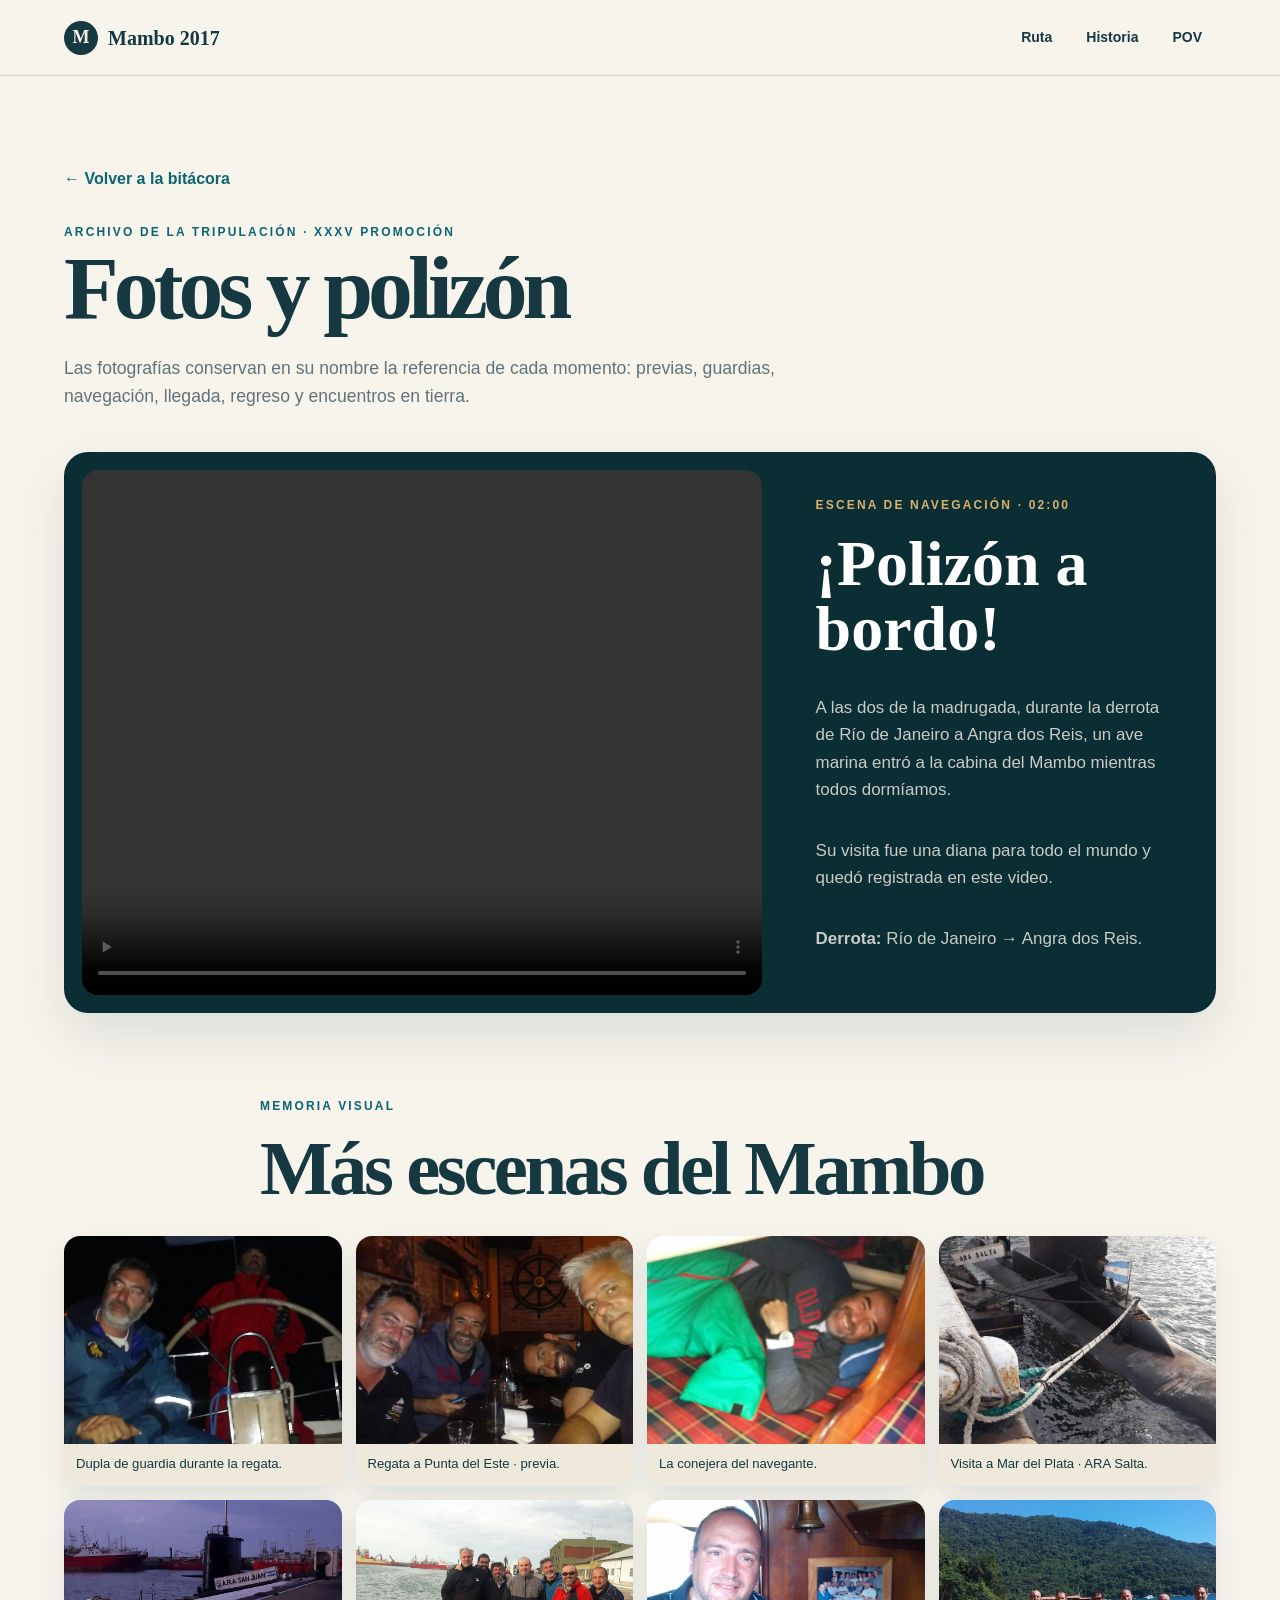
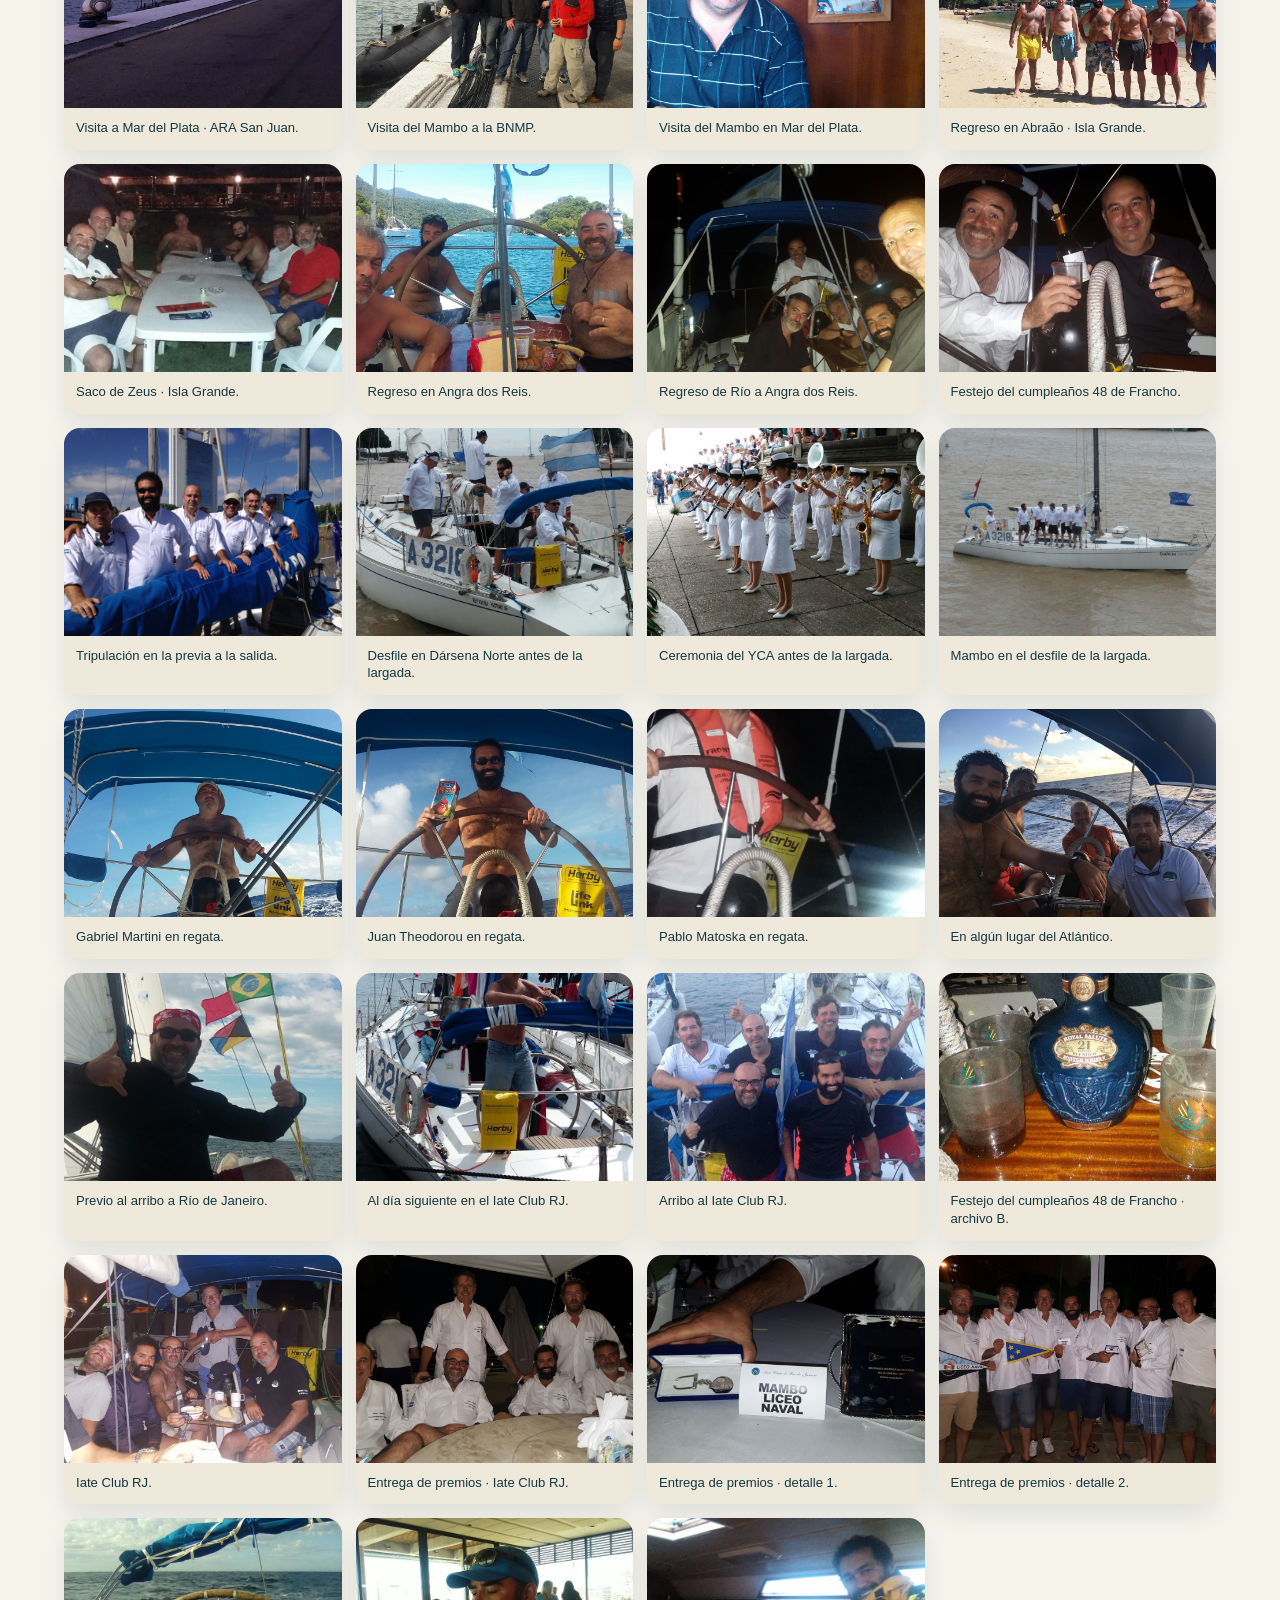
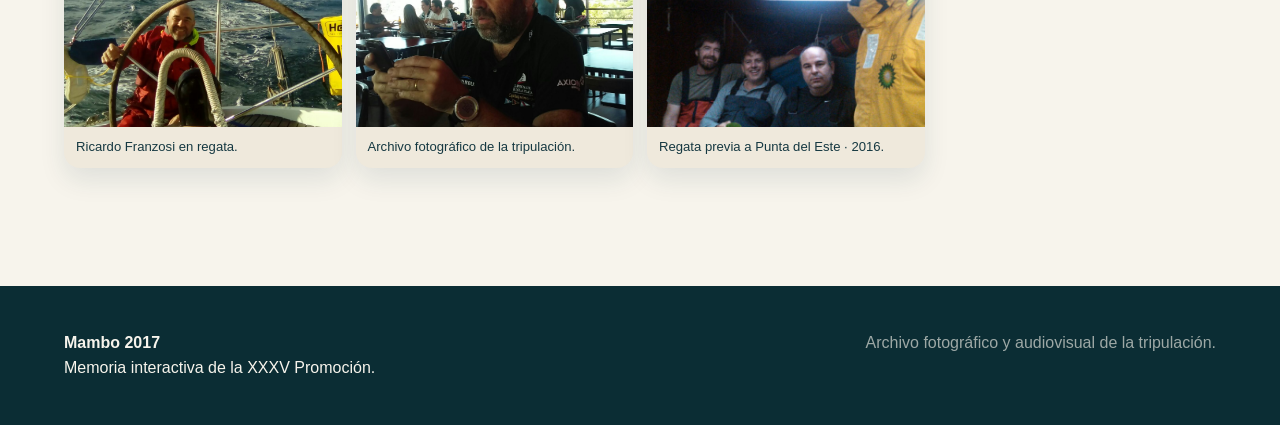
==== fotos.html @ f03a0202 "Crea archivo visual del Mambo Añade el video ¡Polizón a bordo! y la galería completa con las nuevas " ====
<!doctype html>
<html lang="es">
<head>
  <meta charset="utf-8">
  <meta name="viewport" content="width=device-width, initial-scale=1">
  <meta name="description" content="Archivo fotográfico y video de la tripulación del Mambo Liceo Naval en la Regata Buenos Aires–Río 2017.">
  <title>Fotos y polizón · Mambo 2017</title>
  <link rel="stylesheet" href="styles.css">
  <style>
    .media-page{max-width:1320px;margin:0 auto;padding:clamp(48px,7vw,92px) clamp(22px,5vw,76px)}
    .back{display:inline-block;margin-bottom:32px;color:var(--sea);font-weight:700;text-decoration:none}
    .media-page h1{max-width:850px;margin:0 0 20px;font-size:clamp(52px,7vw,104px)}
    .media-page .intro{max-width:780px;color:var(--muted);font-size:1.1rem}
    .featured{display:grid;grid-template-columns:minmax(0,1.25fr) minmax(280px,.75fr);gap:28px;align-items:stretch;margin:42px 0 84px;padding:18px;border-radius:24px;background:#0b2d34;color:#f7f4ec;box-shadow:var(--shadow)}
    .featured video{display:block;width:100%;height:100%;min-height:360px;object-fit:cover;border-radius:16px;background:#061c21}
    .featured-copy{display:flex;flex-direction:column;justify-content:center;padding:clamp(10px,2vw,28px)}
    .featured-copy .eyebrow{color:#d9b26d}.featured-copy h2{margin:16px 0;font-size:clamp(38px,5vw,68px);color:#fff}.featured-copy p{color:rgba(247,244,236,.8);font-size:1.06rem;line-height:1.6}
    .archive-gallery{display:grid;grid-template-columns:repeat(4,minmax(0,1fr));gap:14px}
    .archive-gallery figure{margin:0;overflow:hidden;border-radius:16px;background:var(--paper-2);box-shadow:0 12px 26px rgba(21,56,65,.1)}
    .archive-gallery img{display:block;width:100%;aspect-ratio:4/3;object-fit:cover}.archive-gallery figcaption{padding:11px 12px 13px;color:var(--ink);font-size:.82rem;line-height:1.35}
    .section-heading{margin-bottom:28px}
    @media(max-width:980px){.featured{grid-template-columns:1fr}.archive-gallery{grid-template-columns:repeat(2,minmax(0,1fr))}}
    @media(max-width:620px){.archive-gallery{grid-template-columns:1fr}.featured video{min-height:240px}}
  </style>
</head>
<body>
  <a class="skip-link" href="#contenido">Saltar al contenido</a>
  <header class="site-header">
    <a class="brand" href="index.html" aria-label="Volver a Mambo 2017"><span class="brand-mark">M</span><span>Mambo 2017</span></a>
    <nav aria-label="Navegación principal"><a href="index.html#ruta">Ruta</a><a href="index.html#historia">Historia</a><a href="index.html#pov">POV</a></nav>
  </header>
  <main id="contenido" class="media-page">
    <a class="back" href="index.html">← Volver a la bitácora</a>
    <span class="eyebrow">ARCHIVO DE LA TRIPULACIÓN · XXXV PROMOCIÓN</span>
    <h1>Fotos y polizón</h1>
    <p class="intro">Las fotografías conservan en su nombre la referencia de cada momento: previas, guardias, navegación, llegada, regreso y encuentros en tierra.</p>
    <section aria-labelledby="polizon-title">
      <article class="featured">
        <video controls preload="metadata" playsinline aria-label="Ave marina que entra a la cabina del Mambo durante la navegación"><source src="Pajarraco en el Mambo.mp4" type="video/mp4">Tu navegador no puede reproducir este video.</video>
        <div class="featured-copy"><span class="eyebrow">ESCENA DE NAVEGACIÓN · 02:00</span><h2 id="polizon-title">¡Polizón a bordo!</h2><p>A las dos de la madrugada, durante la derrota de Río de Janeiro a Angra dos Reis, un ave marina entró a la cabina del Mambo mientras todos dormíamos.</p><p>Su visita fue una diana para todo el mundo y quedó registrada en este video.</p><p><strong>Derrota:</strong> Río de Janeiro → Angra dos Reis.</p></div>
      </article>
    </section>
    <section aria-labelledby="galeria-title">
      <div class="section-heading"><span class="eyebrow">MEMORIA VISUAL</span><h2 id="galeria-title">Más escenas del Mambo</h2></div>
      <div class="archive-gallery">
        <figure><img src="dupla de guardia de Regata.jpg" alt="Dupla de guardia durante la regata." loading="lazy"><figcaption>Dupla de guardia durante la regata.</figcaption></figure>
        <figure><img src="regata a Punta del este en una previa.jpg" alt="Regata a Punta del Este, previa." loading="lazy"><figcaption>Regata a Punta del Este · previa.</figcaption></figure>
        <figure><img src="la conejera del Navagante.JPG" alt="La conejera del navegante." loading="lazy"><figcaption>La conejera del navegante.</figcaption></figure>
        <figure><img src="visita del Mambo a MDQ ARA SALTA.jpg" alt="Visita del Mambo a Mar del Plata, ARA Salta." loading="lazy"><figcaption>Visita a Mar del Plata · ARA Salta.</figcaption></figure>
        <figure><img src="visita del Mambo a MDQ ARA SAN JUAN.jpg" alt="Visita del Mambo a Mar del Plata, ARA San Juan." loading="lazy"><figcaption>Visita a Mar del Plata · ARA San Juan.</figcaption></figure>
        <figure><img src="Visita del Mambo a BNMP.jpg" alt="Visita del Mambo a la BNMP." loading="lazy"><figcaption>Visita del Mambo a la BNMP.</figcaption></figure>
        <figure><img src="Visita del Mambo MDQ.jpg" alt="Visita del Mambo en Mar del Plata." loading="lazy"><figcaption>Visita del Mambo en Mar del Plata.</figcaption></figure>
        <figure><img src="Regraso en Abrao - Isla Grande.jpg" alt="Regreso en Abraão, Isla Grande." loading="lazy"><figcaption>Regreso en Abraão · Isla Grande.</figcaption></figure>
        <figure><img src="Saco de Zeus Isla Grande.jpg" alt="Saco de Zeus, Isla Grande." loading="lazy"><figcaption>Saco de Zeus · Isla Grande.</figcaption></figure>
        <figure><img src="Regreso Angra.jpg" alt="Regreso en Angra dos Reis." loading="lazy"><figcaption>Regreso en Angra dos Reis.</figcaption></figure>
        <figure><img src="regreso RJ - Angra.jpg" alt="Regreso de Río de Janeiro a Angra dos Reis." loading="lazy"><figcaption>Regreso de Río a Angra dos Reis.</figcaption></figure>
        <figure><img src="Festejo cumpleaños 48 Francho.jpg" alt="Festejo del cumpleaños 48 de Francho." loading="lazy"><figcaption>Festejo del cumpleaños 48 de Francho.</figcaption></figure>
        <figure><img src="tripulacion regata previa a la salida.jpg" alt="Tripulación en la previa a la salida." loading="lazy"><figcaption>Tripulación en la previa a la salida.</figcaption></figure>
        <figure><img src="desfile Darsena norte previo a la Largada.jpg" alt="Desfile en Dársena Norte antes de la largada." loading="lazy"><figcaption>Desfile en Dársena Norte antes de la largada.</figcaption></figure>
        <figure><img src="ceremonia YCA Largada regata.jpg" alt="Ceremonia del YCA antes de la largada." loading="lazy"><figcaption>Ceremonia del YCA antes de la largada.</figcaption></figure>
        <figure><img src="Mambo en el desfile largada.jpg" alt="Mambo en el desfile de la largada." loading="lazy"><figcaption>Mambo en el desfile de la largada.</figcaption></figure>
        <figure><img src="Gabriel Martini en Regata.jpg" alt="Gabriel Martini en regata." loading="lazy"><figcaption>Gabriel Martini en regata.</figcaption></figure>
        <figure><img src="Juan Theodorou en regata.jpg" alt="Juan Theodorou en regata." loading="lazy"><figcaption>Juan Theodorou en regata.</figcaption></figure>
        <figure><img src="Pablo matosca en regata.jpg" alt="Pablo Matoska en regata." loading="lazy"><figcaption>Pablo Matoska en regata.</figcaption></figure>
        <figure><img src="en algun lugar del atalntico.jpg" alt="En algún lugar del Atlántico." loading="lazy"><figcaption>En algún lugar del Atlántico.</figcaption></figure>
        <figure><img src="previa al arribo a RIO de Janeiro.jpg" alt="Previo al arribo a Río de Janeiro." loading="lazy"><figcaption>Previo al arribo a Río de Janeiro.</figcaption></figure>
        <figure><img src="al dia siguiente en el IATE CLUB RJ.jpg" alt="Al día siguiente en el Iate Club de Río de Janeiro." loading="lazy"><figcaption>Al día siguiente en el Iate Club RJ.</figcaption></figure>
        <figure><img src="Arribo al Iate Club RJ.jpg" alt="Arribo al Iate Club de Río de Janeiro." loading="lazy"><figcaption>Arribo al Iate Club RJ.</figcaption></figure>
        <figure><img src="Festejo cumpleaños 48 Francho B.jpg" alt="Festejo del cumpleaños 48 de Francho, archivo B." loading="lazy"><figcaption>Festejo del cumpleaños 48 de Francho · archivo B.</figcaption></figure>
        <figure><img src="Iate club RJ.jpg" alt="Iate Club de Río de Janeiro." loading="lazy"><figcaption>Iate Club RJ.</figcaption></figure>
        <figure><img src="Ceremonia entrega de premios Iate club RJ.jpg" alt="Ceremonia de entrega de premios en el Iate Club de Río." loading="lazy"><figcaption>Entrega de premios · Iate Club RJ.</figcaption></figure>
        <figure><img src="Ceremonia entrega de premios Iate club RJ 1.jpg" alt="Detalle de la ceremonia de entrega de premios, uno." loading="lazy"><figcaption>Entrega de premios · detalle 1.</figcaption></figure>
        <figure><img src="Ceremonia entrega de premios Iate club RJ 2.jpg" alt="Detalle de la ceremonia de entrega de premios, dos." loading="lazy"><figcaption>Entrega de premios · detalle 2.</figcaption></figure>
        <figure><img src="Ricardo Franzosi en regata.jpg" alt="Ricardo Franzosi en regata." loading="lazy"><figcaption>Ricardo Franzosi en regata.</figcaption></figure>
        <figure><img src="IMG-20151203-WA0004.jpg" alt="Archivo fotográfico de la tripulación." loading="lazy"><figcaption>Archivo fotográfico de la tripulación.</figcaption></figure>
        <figure><img src="regata previa a Punta del  2016.JPG" alt="Regata previa a Punta del Este, 2016." loading="lazy"><figcaption>Regata previa a Punta del Este · 2016.</figcaption></figure>
      </div>
    </section>
  </main>
  <footer><div><strong>Mambo 2017</strong><br><span>Memoria interactiva de la XXXV Promoción.</span></div><p>Archivo fotográfico y audiovisual de la tripulación.</p></footer>
</body>
</html>
---- styles.css ----
:root {
  --paper: #f7f4ec;
  --paper-2: #efe9dc;
  --ink: #153841;
  --muted: #617378;
  --sea: #0c6472;
  --sea-light: #bcd8d6;
  --accent: #c6533b;
  --gold: #c49a5a;
  --line: rgba(21, 56, 65, .16);
  --shadow: 0 22px 55px rgba(21, 56, 65, .12);
}

* { box-sizing: border-box; }
html { scroll-behavior: smooth; }

/* Leaflet esencial inline: evita que el mapa dependa de que el CSS CDN cargue. */
.leaflet-map-pane,.leaflet-tile,.leaflet-marker-icon,.leaflet-marker-shadow,.leaflet-tile-container,.leaflet-pane,.leaflet-overlay-pane,.leaflet-shadow-pane,.leaflet-marker-pane,.leaflet-tooltip-pane,.leaflet-popup-pane { position:absolute; left:0; top:0; }
.leaflet-container { overflow:hidden; font-family:Arial,Helvetica,sans-serif; font-size:12px; }
.leaflet-tile-pane { z-index:200; }
.leaflet-overlay-pane { z-index:400; }
.leaflet-shadow-pane { z-index:500; }
.leaflet-marker-pane { z-index:600; }
.leaflet-tooltip-pane { z-index:650; }
.leaflet-popup-pane { z-index:700; }
.leaflet-map-pane svg { z-index:200; }
.leaflet-tile-container { width:0; height:0; }
.leaflet-tile { visibility:inherit; }
.leaflet-marker-icon,.leaflet-marker-shadow { display:block; }
.leaflet-control { position:relative; z-index:800; pointer-events:auto; float:left; clear:both; }
.leaflet-top,.leaflet-bottom { position:absolute; z-index:1000; pointer-events:none; }
.leaflet-top { top:0; }.leaflet-bottom { bottom:0; }.leaflet-left { left:0; }.leaflet-right { right:0; }
.leaflet-top .leaflet-control { margin-top:10px; }.leaflet-bottom .leaflet-control { margin-bottom:10px; }.leaflet-left .leaflet-control { margin-left:10px; }.leaflet-right .leaflet-control { margin-right:10px; }
.leaflet-right .leaflet-control { float:right; }
.leaflet-control-zoom a { display:block; width:30px; height:30px; line-height:30px; text-align:center; text-decoration:none; color:#173d46; background:#fff; }
.leaflet-control-zoom a:first-child { border-radius:5px 5px 0 0; }.leaflet-control-zoom a:last-child { border-radius:0 0 5px 5px; border-top:1px solid #ddd; }
.leaflet-control-zoom { box-shadow:0 1px 5px rgba(0,0,0,.4); border-radius:5px; overflow:hidden; }
.leaflet-control-attribution { padding:0 5px; color:#333; background:rgba(255,255,255,.7); }
.leaflet-control-attribution a { color:inherit; }
body {
  margin: 0;
  background: var(--paper);
  color: var(--ink);
  font-family: Arial, Helvetica, sans-serif;
  line-height: 1.6;
}

a { color: inherit; }
button, input { font: inherit; }
button { color: inherit; }

.skip-link {
  position: fixed;
  top: 10px;
  left: 10px;
  z-index: 2000;
  transform: translateY(-150%);
  padding: 10px 14px;
  background: var(--ink);
  color: #fff;
  border-radius: 6px;
}
.skip-link:focus { transform: translateY(0); }

.site-header {
  min-height: 76px;
  padding: 0 clamp(22px, 5vw, 76px);
  display: flex;
  align-items: center;
  justify-content: space-between;
  gap: 24px;
  border-bottom: 1px solid var(--line);
  background: rgba(247, 244, 236, .95);
  position: sticky;
  top: 0;
  z-index: 1000;
  backdrop-filter: blur(12px);
}
.brand {
  display: inline-flex;
  align-items: center;
  gap: 10px;
  text-decoration: none;
  font-family: Georgia, 'Times New Roman', serif;
  font-size: 20px;
  font-weight: 700;
}
.brand-mark {
  display: grid;
  place-items: center;
  width: 34px;
  height: 34px;
  color: var(--paper);
  background: var(--ink);
  border-radius: 50%;
  font-size: 18px;
}
nav { display: flex; gap: 6px; }
nav a {
  padding: 10px 14px;
  border-radius: 999px;
  text-decoration: none;
  font-weight: 700;
  font-size: 14px;
}
nav a:hover, nav a:focus-visible { background: var(--paper-2); outline: none; }

.hero {
  min-height: calc(100vh - 76px);
  padding: clamp(64px, 9vw, 128px) clamp(22px, 5vw, 76px) 72px;
  display: grid;
  grid-template-columns: minmax(0, 1fr) minmax(280px, 390px);
  gap: clamp(34px, 5vw, 72px);
  align-items: center;
  max-width: 1600px;
  margin: 0 auto;
}
.eyebrow {
  display: block;
  color: var(--sea);
  font-size: 12px;
  font-weight: 800;
  letter-spacing: .18em;
  text-transform: uppercase;
}
h1, h2, h3 { font-family: Georgia, 'Times New Roman', serif; line-height: 1.02; }
h1 {
  margin: 24px 0 22px;
  font-size: clamp(64px, 8.2vw, 132px);
  letter-spacing: -.055em;
  font-weight: 700;
}
.hero-title-row { display: flex; align-items: flex-start; gap: 18px; }
.hero-title-row h1 { margin-bottom: 22px; }
.hero-regata-icon {
  width: clamp(72px, 9vw, 128px);
  height: clamp(72px, 9vw, 128px);
  margin-top: 24px;
  flex: 0 0 auto;
  object-fit: contain;
  border-radius: 50%;
  background: #fff;
  border: 1px solid rgba(21, 56, 65, .16);
  box-shadow: 0 10px 24px rgba(21, 56, 65, .16);
}
.lead { max-width: 680px; color: var(--muted); font-size: clamp(18px, 1.7vw, 25px); }
.hero-actions { display: flex; gap: 12px; margin: 34px 0 42px; flex-wrap: wrap; }
.button {
  display: inline-flex;
  justify-content: center;
  align-items: center;
  min-height: 46px;
  padding: 0 20px;
  border: 1px solid var(--line);
  border-radius: 999px;
  text-decoration: none;
  font-weight: 800;
  cursor: pointer;
  background: transparent;
}
.button.primary { background: var(--accent); border-color: var(--accent); color: #fff; }
.button.ghost { background: transparent; border-color: rgba(21, 56, 65, .34); }
.button.dark { background: var(--ink); color: #fff; border-color: var(--ink); }
.button:hover, .button:focus-visible { transform: translateY(-1px); box-shadow: 0 8px 20px rgba(21, 56, 65, .12); outline: none; }
.button:disabled { opacity: .4; cursor: not-allowed; transform: none; box-shadow: none; }

.hero-facts {
  display: grid;
  grid-template-columns: repeat(3, 1fr);
  gap: 18px;
  margin: 0;
  padding-top: 28px;
  border-top: 1px solid var(--line);
}
.hero-facts div { min-width: 0; }
.hero-facts dt { font-family: Georgia, serif; font-weight: 700; font-size: 22px; }
.hero-facts dd { margin: 4px 0 0; color: var(--muted); font-size: 13px; }
.hero-visual { position: relative; }
.hero-visual svg { display: block; width: 100%; max-height: 680px; filter: var(--shadow); }
.hero-photo { width: min(100%, 380px); min-height: 0; margin-top: 8px; overflow: visible; border-radius: 22px; background: transparent; }
.hero-photo > img { width: 100%; height: 100%; min-height: 250px; display: block; object-fit: cover; object-position: left center; transform: scale(1.35); transform-origin: left center; }
.hero-photo > img:first-of-type { display: none; }
.hero-photo > img.hero-crew-image { display: block; min-height: 380px; object-fit: cover; object-position: center center; transform: scale(1.01); transform-origin: center center; border-radius: 22px; box-shadow: var(--shadow); }
.photo-stamp { position: static; display: flex; flex-direction: column; gap: 4px; padding: 14px 4px 0; color: var(--ink); background: transparent; }
.photo-stamp span { color: var(--accent); font-size: 11px; font-weight: 900; letter-spacing: .16em; }
.photo-stamp strong { font-family: Georgia, 'Times New Roman', serif; font-size: 28px; line-height: 1; }
.photo-stamp small { color: var(--muted); font-size: 13px; }
.visual-caption {
  position: absolute;
  left: 28px;
  bottom: 24px;
  padding: 8px 12px;
  color: #fff;
  background: rgba(21, 56, 65, .84);
  border-radius: 4px;
  font-weight: 700;
  font-size: 13px;
}

.map-section, .track-video-section, .story-section, .pov-section, .archive-section, .continuation-section {
  padding: clamp(84px, 10vw, 150px) clamp(22px, 5vw, 76px);
}
.map-section { background: #e9efeb; }
.track-video-section { background: var(--paper); }
.track-video-card { max-width: 1120px; margin: 0 auto; display: grid; grid-template-columns: 1.45fr .75fr; }
.track-video-card .video-frame { min-width: 0; }
.track-video-card .archive-copy { display: flex; flex-direction: column; justify-content: center; }
.section-heading { max-width: 760px; margin: 0 auto 48px; }
.section-heading.wide {
  max-width: 1450px;
  display: grid;
  grid-template-columns: 1fr 1fr;
  gap: 70px;
  align-items: end;
}
.section-heading h2 { margin: 14px 0 12px; font-size: clamp(44px, 6vw, 86px); letter-spacing: -.045em; }
.section-heading p { color: var(--muted); font-size: 18px; margin: 0; }

.map-shell {
  position: relative;
  max-width: 1450px;
  margin: 0 auto;
  min-height: 760px;
  border-radius: 28px;
  overflow: hidden;
  background: var(--sea-light);
  box-shadow: var(--shadow);
}
#map { position: absolute; inset: 0; z-index: 1; min-height: 0; background: var(--sea-light); }
.map-toolbar {
  position: absolute;
  z-index: 500;
  top: 20px;
  left: 20px;
  display: flex;
  gap: 4px;
  padding: 5px;
  border-radius: 999px;
  background: rgba(247, 244, 236, .94);
  box-shadow: 0 8px 24px rgba(21, 56, 65, .16);
}
.layer-button {
  border: 0;
  border-radius: 999px;
  padding: 9px 14px;
  background: transparent;
  cursor: pointer;
  font-size: 13px;
  font-weight: 800;
}
.layer-button.active { background: var(--ink); color: #fff; }
.map-panel {
  position: absolute;
  z-index: 500;
  right: 22px;
  bottom: 22px;
  width: min(390px, calc(100% - 44px));
  padding: 26px;
  color: var(--ink);
  background: rgba(247, 244, 236, .96);
  border-radius: 18px;
  box-shadow: 0 16px 44px rgba(21, 56, 65, .19);
}
.panel-kicker { color: var(--accent); font-size: 11px; font-weight: 900; letter-spacing: .16em; }
.map-panel h3 { margin: 8px 0 18px; font-size: 31px; }
.position-grid { display: grid; grid-template-columns: 1fr 1fr; gap: 10px; }
.position-grid div { padding: 12px; background: var(--paper-2); border-radius: 8px; }
.position-grid small { display: block; color: var(--muted); font-size: 11px; text-transform: uppercase; letter-spacing: .08em; }
.position-grid strong { display: block; margin-top: 3px; font-size: 14px; }
.map-panel p { color: var(--muted); margin: 16px 0; font-size: 14px; }
.player { display: grid; grid-template-columns: 42px 1fr; gap: 12px; align-items: center; }
.play-button { width: 42px; height: 42px; border: 0; border-radius: 50%; color: #fff; background: var(--accent); cursor: pointer; }
#trackRange { accent-color: var(--accent); width: 100%; }
.day-jumps { display: flex; flex-wrap: wrap; gap: 5px; margin-top: 12px; }
.day-jumps button { border: 1px solid var(--line); border-radius: 999px; padding: 4px 8px; background: transparent; font-size: 11px; cursor: pointer; }
.day-jumps button.active { background: var(--sea); color: #fff; border-color: var(--sea); }
.map-note { max-width: 1450px; margin: 18px auto 0; color: var(--muted); font-size: 13px; }
.nautical-icon {
  display: grid;
  place-items: center;
  width: 38px;
  height: 38px;
  border: 3px solid var(--paper);
  border-radius: 50% 50% 50% 10%;
  transform: rotate(-45deg);
  background: var(--ink);
  color: #fff;
  box-shadow: 0 6px 16px rgba(21, 56, 65, .25);
}
.nautical-icon span { transform: rotate(45deg); font-size: 11px; font-weight: 900; }
.boat-marker {
  width: 22px;
  height: 22px;
  border: 4px solid #fff;
  border-radius: 50%;
  background: var(--accent);
  box-shadow: 0 4px 12px rgba(21, 56, 65, .3);
}

.story-section { max-width: 1600px; margin: 0 auto; }
.story-grid { display: grid; grid-template-columns: repeat(2, minmax(0, 1fr)); gap: 18px; }
.story-card {
  min-height: 330px;
  padding: clamp(28px, 4vw, 52px);
  border: 1px solid var(--line);
  border-radius: 22px;
  background: rgba(255, 255, 255, .25);
  display: flex;
  flex-direction: column;
  align-items: flex-start;
}
.story-card.accent { background: var(--sea); color: #fff; }
.story-card > span, .archive-copy > span, .social-card > span, .source-card > span { color: var(--accent); font-size: 11px; font-weight: 900; letter-spacing: .15em; }
.story-card.accent > span { color: #f1ba9e; }
.story-card h3 { margin: 16px 0; font-size: 43px; }
.story-card p { color: var(--muted); margin: 0 0 28px; font-size: 17px; }
.story-card.accent p { color: rgba(255,255,255,.78); }
.story-card a, .text-button { margin-top: auto; font-weight: 800; text-underline-offset: 4px; }
.text-button { padding: 0; border: 0; background: none; color: inherit; cursor: pointer; text-align: left; }
.crew-card ul { columns: 2; gap: 28px; padding-left: 20px; color: var(--muted); }

.pov-section { background: var(--ink); color: var(--paper); }
.pov-heading p { color: rgba(247,244,236,.67); }
.pov-heading .eyebrow { color: #73b8be; }
.pov-author { display: flex; align-items: center; gap: 22px; margin-bottom: 22px; }
.pov-author img { width: 116px; height: 116px; flex: 0 0 auto; object-fit: cover; object-position: center top; border: 4px solid rgba(247,244,236,.22); border-radius: 50%; background: #e8e7e3; }
.pov-author h2 { margin: 12px 0 0; }
.pov-layout { max-width: 1320px; margin: 0 auto; display: grid; grid-template-columns: 290px 1fr; gap: 30px; align-items: start; }
.pov-nav { display: grid; gap: 8px; position: sticky; top: 102px; }
.pov-tab { padding: 15px 18px; border: 1px solid rgba(247,244,236,.15); border-radius: 8px; background: transparent; color: rgba(247,244,236,.6); text-align: left; cursor: pointer; }
.pov-tab.active { color: var(--paper); background: rgba(247,244,236,.1); border-color: rgba(247,244,236,.38); }
.pov-reader { min-height: 640px; padding: clamp(28px, 5vw, 72px); border-radius: 24px; background: var(--paper); color: var(--ink); outline: none; }
.pov-meta { display: flex; justify-content: space-between; gap: 18px; color: var(--accent); font-size: 11px; font-weight: 900; letter-spacing: .16em; text-transform: uppercase; }
.pov-reader h3 { margin: 20px 0 28px; max-width: 780px; font-size: clamp(40px, 5vw, 72px); letter-spacing: -.04em; }
.pov-text { max-width: 820px; color: #425e65; font-family: Georgia, 'Times New Roman', serif; font-size: 20px; line-height: 1.75; }
.pov-text p:first-child::first-letter { float: left; margin: 11px 10px 0 0; color: var(--accent); font-size: 74px; line-height: .65; }
.pov-actions { display: flex; justify-content: space-between; gap: 12px; margin-top: 42px; }

.archive-gallery { max-width: 1320px; margin: 0 auto 28px; display: grid; grid-template-columns: 1.18fr .92fr .92fr; gap: 18px; }
.archive-photo { position: relative; min-height: 370px; margin: 0; overflow: hidden; border-radius: 18px; background: #d9e3e3; }
.archive-photo img { width: 100%; height: 100%; min-height: 370px; display: block; object-fit: cover; }
.sail-photo img { object-position: left center; transform: scale(1.3); transform-origin: left center; }
.archive-illustration { min-height: 370px; height: 100%; display: flex; flex-direction: column; justify-content: center; gap: 14px; padding: 34px; color: var(--paper); background: radial-gradient(circle at 22% 18%, rgba(196,154,90,.35), transparent 26%), linear-gradient(145deg, #153841, #0b2d34 65%, #315f68); }
.archive-illustration span { color: #d2b174; font-size: 11px; font-weight: 900; letter-spacing: .18em; }
.archive-illustration strong { max-width: 300px; font-family: Georgia, 'Times New Roman', serif; font-size: clamp(40px, 5vw, 68px); line-height: .94; letter-spacing: -.05em; }
.archive-illustration small { max-width: 260px; color: rgba(247,244,236,.7); font-size: 14px; line-height: 1.4; }
.archive-photo figcaption { position: absolute; left: 0; right: 0; bottom: 0; padding: 44px 20px 18px; color: white; background: linear-gradient(transparent, rgba(7,32,38,.9)); font-size: 14px; line-height: 1.45; }
.return-photo img { object-position: center 38%; }
.video-photo img { object-position: center; }
.campaign-gallery-wrap { max-width: 1320px; margin: 56px auto 28px; }
.campaign-gallery-heading { max-width: 720px; margin-bottom: 24px; }
.campaign-gallery-heading .eyebrow { color: var(--accent); font-size: 11px; font-weight: 900; letter-spacing: .15em; }
.campaign-gallery-heading h3 { margin: 10px 0 8px; font-family: Georgia, 'Times New Roman', serif; font-size: clamp(32px, 4vw, 50px); letter-spacing: -.03em; }
.campaign-gallery-heading p { max-width: 620px; margin: 0; color: var(--muted); }
.campaign-gallery { display: grid; grid-template-columns: repeat(4, minmax(0, 1fr)); gap: 14px; }
.campaign-photo { position: relative; min-height: 220px; margin: 0; overflow: hidden; border-radius: 14px; background: #d9e3e3; }
.campaign-photo img { width: 100%; height: 100%; min-height: 220px; display: block; object-fit: cover; transition: transform .35s ease; }
.campaign-photo:hover img { transform: scale(1.04); }
.campaign-photo figcaption { position: absolute; left: 0; right: 0; bottom: 0; padding: 30px 12px 12px; color: #fff; background: linear-gradient(transparent, rgba(7,32,38,.9)); font-size: 12px; line-height: 1.35; }
.campaign-thanks { margin-top: 20px; padding: 18px 20px; border-left: 4px solid var(--accent); border-radius: 0 12px 12px 0; color: #3b555c; background: #fff8eb; line-height: 1.55; }
.attribution { max-width: 1320px; margin: 16px auto 0; color: rgba(247,244,236,.5); font-size: 13px; }

.archive-section { max-width: 1600px; margin: 0 auto; }
.archive-grid { display: grid; grid-template-columns: 1.35fr .75fr; gap: 18px; }
.video-card { grid-row: span 2; border: 1px solid var(--line); border-radius: 22px; overflow: hidden; background: #fff; }
.video-frame { aspect-ratio: 16 / 9; background: #000; }
.video-frame iframe { width: 100%; height: 100%; border: 0; }
.archive-copy, .social-card, .source-card { padding: 28px; }
.archive-copy h3, .social-card h3, .source-card h3 { margin: 12px 0; font-size: 32px; }
.archive-copy p, .social-card p { color: var(--muted); }
.social-card { border-radius: 22px; color: #fff; background: #315f9f; }
.social-card > span { color: #b9d5ff; }
.social-card p { color: rgba(255,255,255,.75); }
.social-badge { width: 42px; height: 42px; margin-bottom: 22px; display: grid; place-items: center; border-radius: 50%; background: #fff; color: #315f9f; font-family: Arial; font-weight: 900; font-size: 28px; }
.source-card { border: 1px solid var(--line); border-radius: 22px; }
.source-card ol { margin: 20px 0 0; padding-left: 22px; }
.source-card li { margin: 13px 0; color: var(--muted); }
.source-card a { text-underline-offset: 3px; }
.continuation-section { background: #e9efeb; }
.continuation-grid { max-width: 1320px; margin: 0 auto; display: grid; grid-template-columns: minmax(0, .95fr) minmax(0, 1.05fr); gap: 28px; align-items: start; }
.continuation-photo { position: relative; margin: 0; overflow: hidden; border-radius: 22px; background: #d9e3e3; box-shadow: var(--shadow); }
.continuation-photo img { width: 100%; min-height: 440px; display: block; object-fit: cover; object-position: center; }
.continuation-photo figcaption { position: absolute; left: 0; right: 0; bottom: 0; padding: 48px 22px 20px; color: #fff; background: linear-gradient(transparent, rgba(7,32,38,.9)); font-size: 14px; line-height: 1.45; }
.continuation-story { padding: 10px 0; color: var(--muted); font-size: 18px; line-height: 1.6; }
.continuation-story p { max-width: 650px; }
.instagram-embed { width: 100%; max-width: 640px; min-height: 760px; margin-top: 28px; overflow: visible; border-radius: 18px; background: #fff; box-shadow: var(--shadow); }
.instagram-media { width: 100% !important; max-width: 540px !important; min-width: 326px !important; min-height: 720px !important; margin: 0 auto !important; border: 0 !important; }

footer {
  padding: 44px clamp(22px, 5vw, 76px);
  display: flex;
  justify-content: space-between;
  gap: 30px;
  color: var(--paper);
  background: #0b2d34;
}
footer p { margin: 0; max-width: 560px; color: rgba(247,244,236,.62); text-align: right; }

.leaflet-control-attribution { font-size: 10px; }
.leaflet-popup-content-wrapper { border-radius: 10px; color: var(--ink); font-family: Arial, sans-serif; }

@media (max-width: 980px) {
  .site-header nav { display: none; }
  .hero { grid-template-columns: 1fr; min-height: auto; }
  .hero-visual { max-width: 760px; }
  .section-heading.wide { grid-template-columns: 1fr; gap: 18px; }
  .map-shell { min-height: 760px; }
  .story-grid, .archive-grid, .track-video-card, .continuation-grid { grid-template-columns: 1fr; }
  .video-card { grid-row: auto; }
  .pov-layout { grid-template-columns: 1fr; }
  .archive-gallery { grid-template-columns: 1fr; }
  .campaign-gallery { grid-template-columns: repeat(2, minmax(0, 1fr)); }
  .pov-nav { position: static; display: flex; overflow-x: auto; padding-bottom: 8px; }
  .pov-tab { flex: 0 0 auto; }
}

@media (max-width: 620px) {
  .site-header { min-height: 66px; }
  h1 { font-size: 60px; }
  .hero { padding-top: 54px; }
  .hero-title-row { gap: 10px; }
  .hero-regata-icon { width: 74px; height: 74px; margin-top: 12px; }
  .hero-facts { grid-template-columns: 1fr; }
  .hero-facts div { display: flex; justify-content: space-between; align-items: baseline; gap: 20px; }
  .hero-photo { width: min(100%, 320px); justify-self: center; }
  .hero-photo, .hero-photo > img { min-height: 0; }
  .hero-photo > img.hero-crew-image { min-height: 320px; }
  .instagram-embed { max-width: 100%; min-height: 0; }
  .instagram-media { width: 100% !important; min-width: 0 !important; min-height: 600px !important; }
  .map-shell { min-height: 0; border-radius: 16px; overflow: visible; background: transparent; box-shadow: none; }
  #map { position: relative; inset: auto; height: 470px; border-radius: 16px; overflow: hidden; box-shadow: var(--shadow); }
  .map-panel { position: relative; right: auto; bottom: auto; width: 100%; margin-top: 14px; padding: 18px; }
  .map-panel h3 { font-size: 28px; }
  .map-toolbar { left: 12px; top: 12px; right: 12px; width: max-content; max-width: calc(100% - 24px); overflow-x: auto; }
  .day-jumps { max-height: 64px; overflow: auto; }
  .position-grid { grid-template-columns: 1fr; }
  .story-grid { display: block; }
  .story-card { margin-bottom: 14px; }
  .crew-card ul { columns: 1; }
  .pov-reader { padding: 24px; }
  .pov-author { align-items: flex-start; gap: 14px; }
  .pov-author img { width: 88px; height: 88px; }
  .pov-reader h3 { font-size: 42px; }
  .pov-text { font-size: 18px; }
  .campaign-gallery { grid-template-columns: 1fr; }
  footer { display: block; }
  footer p { margin-top: 20px; text-align: left; }
}

@media (prefers-reduced-motion: reduce) {
  html { scroll-behavior: auto; }
  *, *::before, *::after { animation-duration: .01ms !important; transition-duration: .01ms !important; }
}
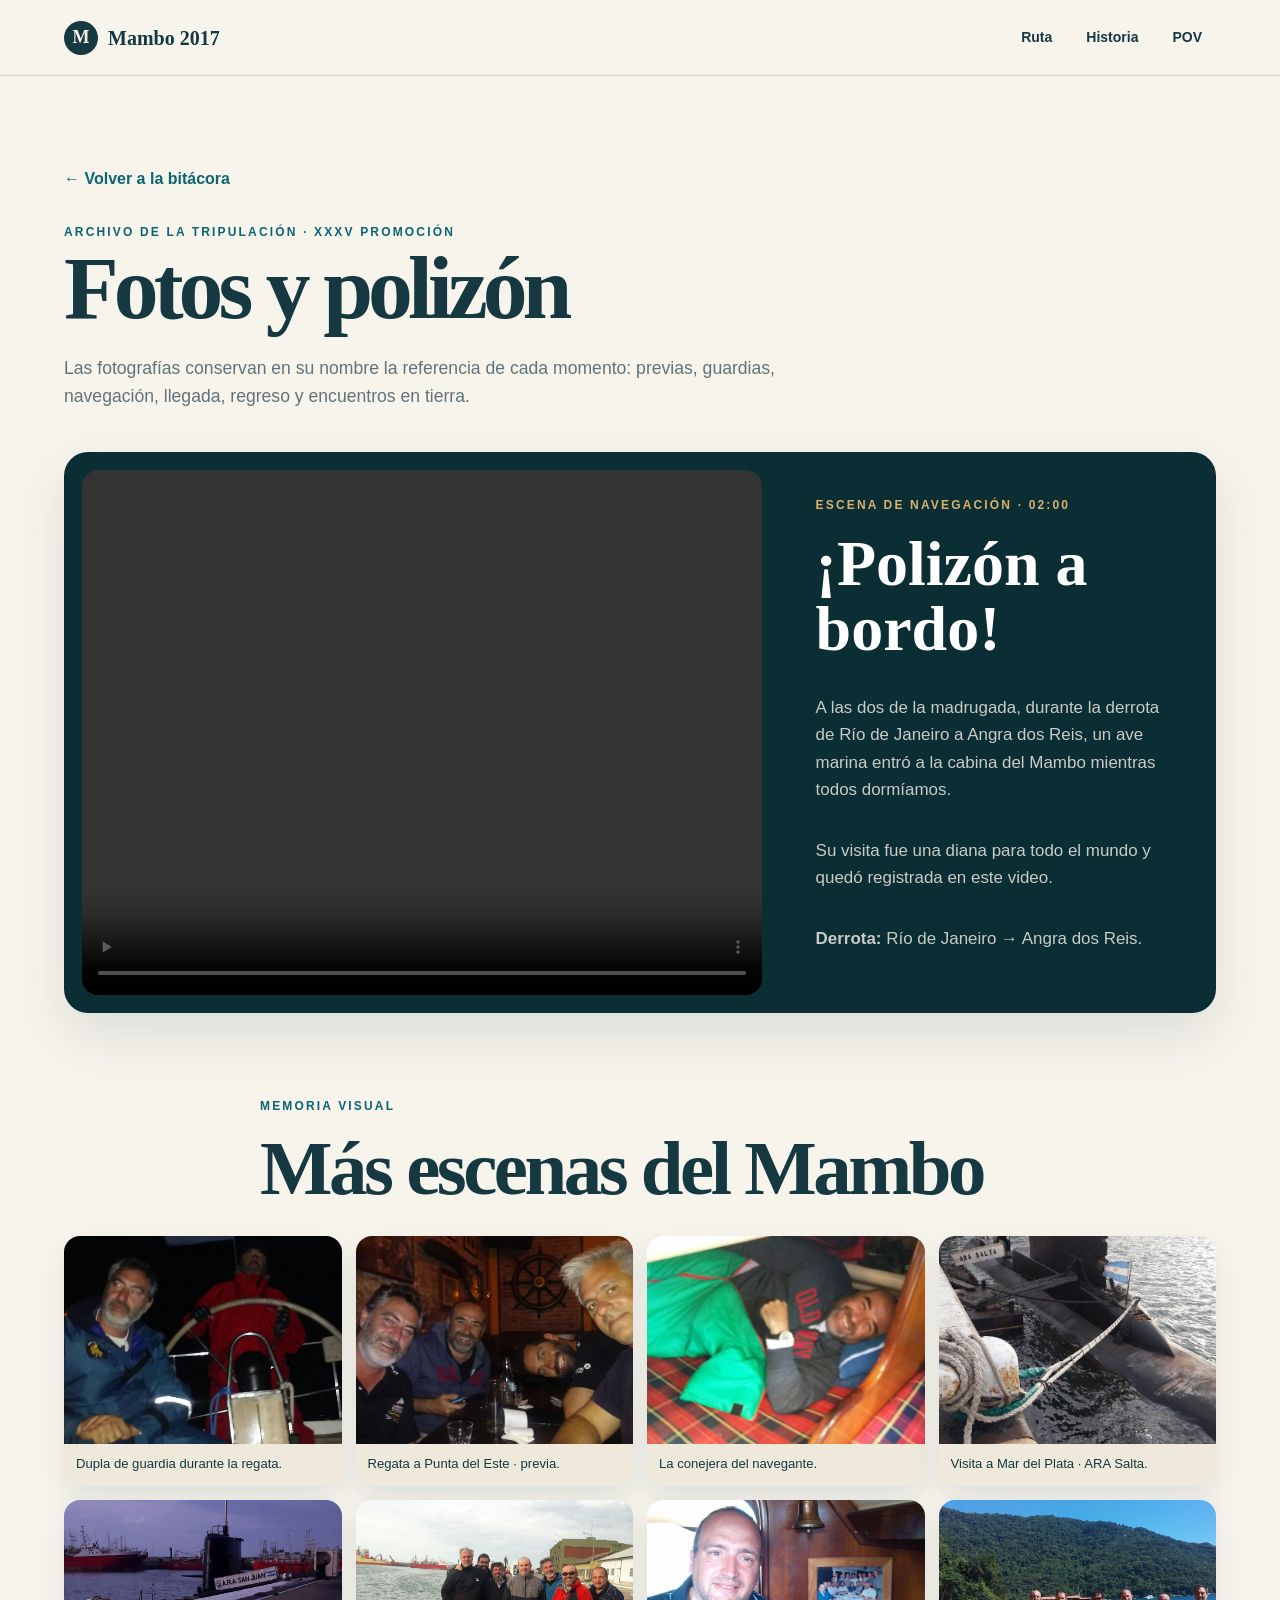
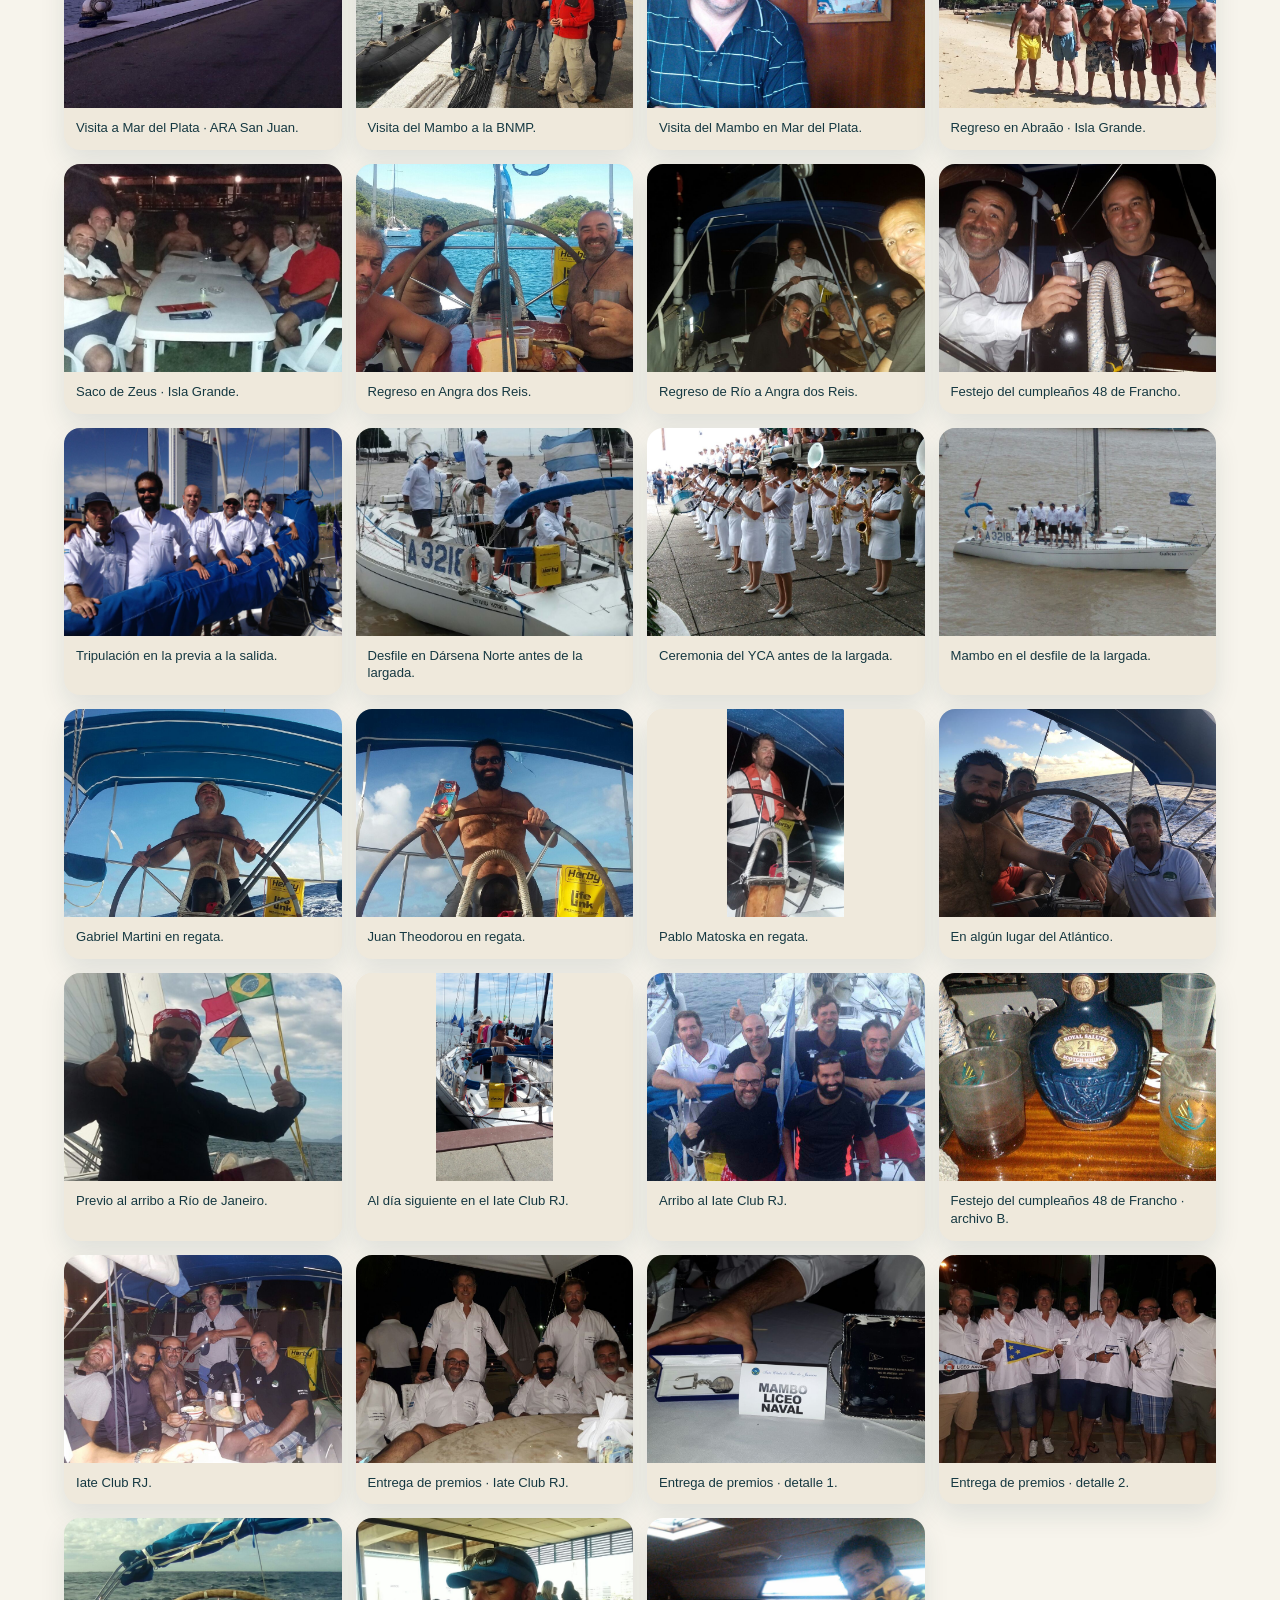
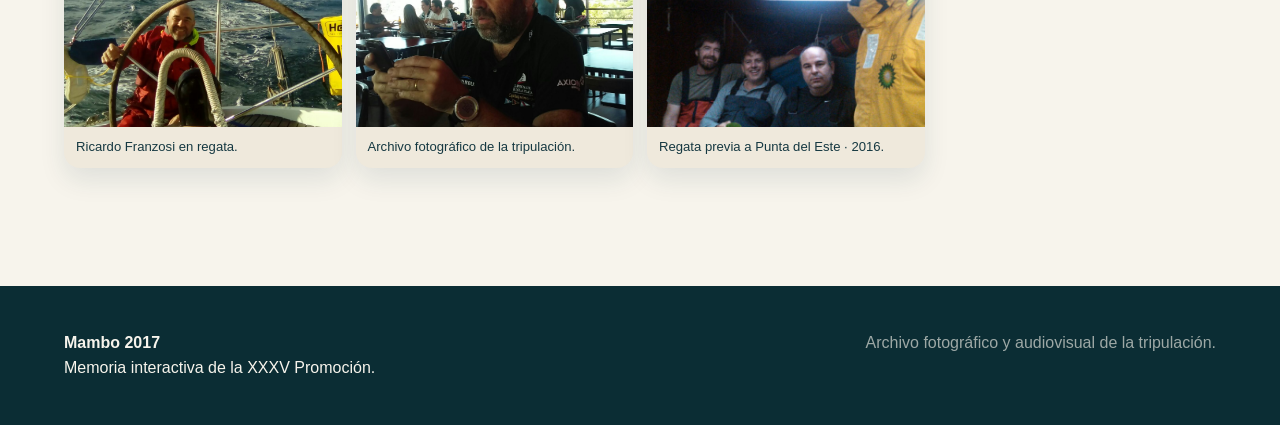
==== commit 645d3708: "Ajusta encuadre de fotos verticales en la galería" ====
--- a/fotos.html
+++ b/fotos.html
@@ -17,7 +17,7 @@
     .featured-copy .eyebrow{color:#d9b26d}.featured-copy h2{margin:16px 0;font-size:clamp(38px,5vw,68px);color:#fff}.featured-copy p{color:rgba(247,244,236,.8);font-size:1.06rem;line-height:1.6}
     .archive-gallery{display:grid;grid-template-columns:repeat(4,minmax(0,1fr));gap:14px}
     .archive-gallery figure{margin:0;overflow:hidden;border-radius:16px;background:var(--paper-2);box-shadow:0 12px 26px rgba(21,56,65,.1)}
-    .archive-gallery img{display:block;width:100%;aspect-ratio:4/3;object-fit:cover}.archive-gallery figcaption{padding:11px 12px 13px;color:var(--ink);font-size:.82rem;line-height:1.35}
+    .archive-gallery img{display:block;width:100%;aspect-ratio:4/3;object-fit:cover} .archive-gallery img[src*="Pablo matosca en regata"],.archive-gallery img[src*="al dia siguiente en el IATE CLUB RJ"]{object-fit:contain;background:var(--paper-2)}.archive-gallery figcaption{padding:11px 12px 13px;color:var(--ink);font-size:.82rem;line-height:1.35}
     .section-heading{margin-bottom:28px}
     @media(max-width:980px){.featured{grid-template-columns:1fr}.archive-gallery{grid-template-columns:repeat(2,minmax(0,1fr))}}
     @media(max-width:620px){.archive-gallery{grid-template-columns:1fr}.featured video{min-height:240px}}
--- a/styles.css
+++ b/styles.css
@@ -34,6 +34,16 @@
 .leaflet-right .leaflet-control { float:right; }
 .leaflet-control-zoom a { display:block; width:30px; height:30px; line-height:30px; text-align:center; text-decoration:none; color:#173d46; background:#fff; }
 .leaflet-control-zoom a:first-child { border-radius:5px 5px 0 0; }.leaflet-control-zoom a:last-child { border-radius:0 0 5px 5px; border-top:1px solid #ddd; }
+
+/* Fotos verticales: conservar el encuadre completo y los rostros visibles. */
+html body .archive-gallery img[src*="Pablo matosca en regata"],
+html body .archive-gallery img[src*="al dia siguiente en el IATE CLUB RJ"],
+html body .campaign-gallery img[src*="Pablo matosca en regata"],
+html body .campaign-gallery img[src*="al dia siguiente en el IATE CLUB RJ"] {
+  object-fit: contain !important;
+  background: var(--paper-2);
+}
+
 .leaflet-control-zoom { box-shadow:0 1px 5px rgba(0,0,0,.4); border-radius:5px; overflow:hidden; }
 .leaflet-control-attribution { padding:0 5px; color:#333; background:rgba(255,255,255,.7); }
 .leaflet-control-attribution a { color:inherit; }
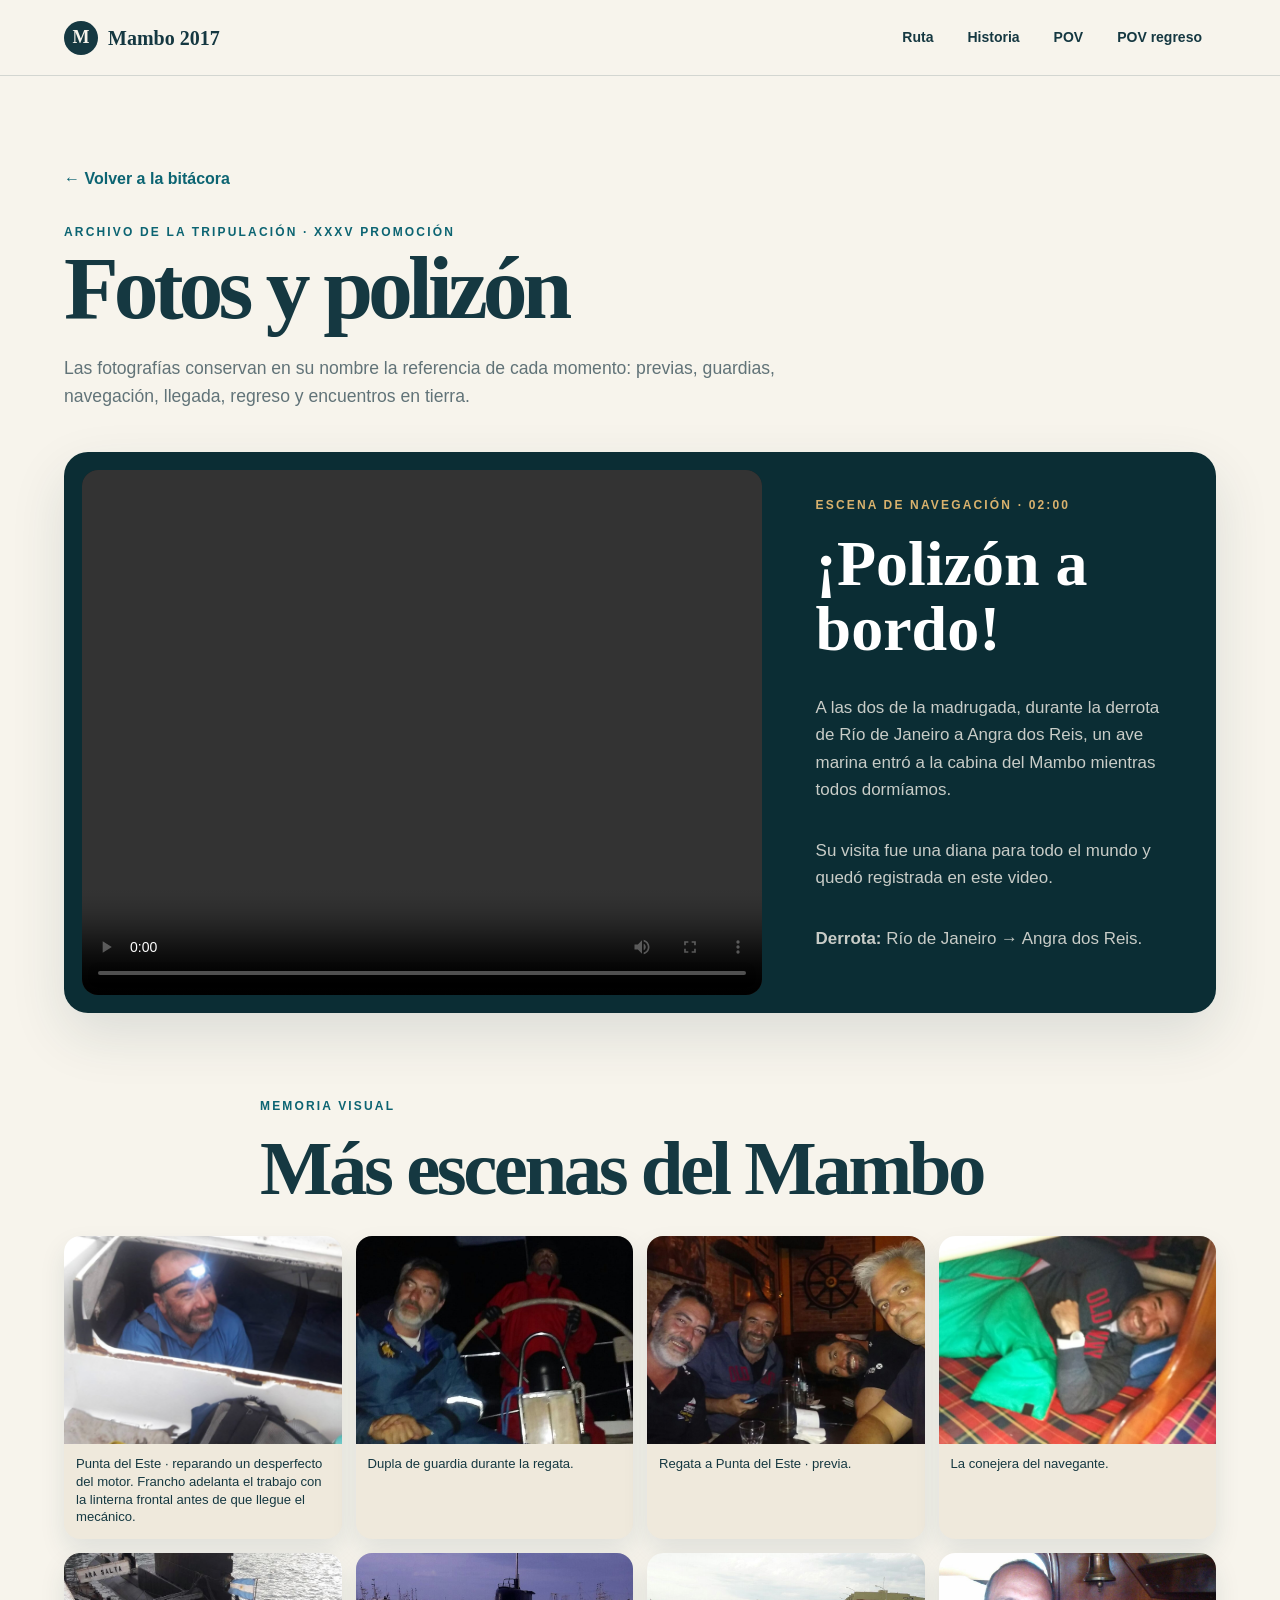
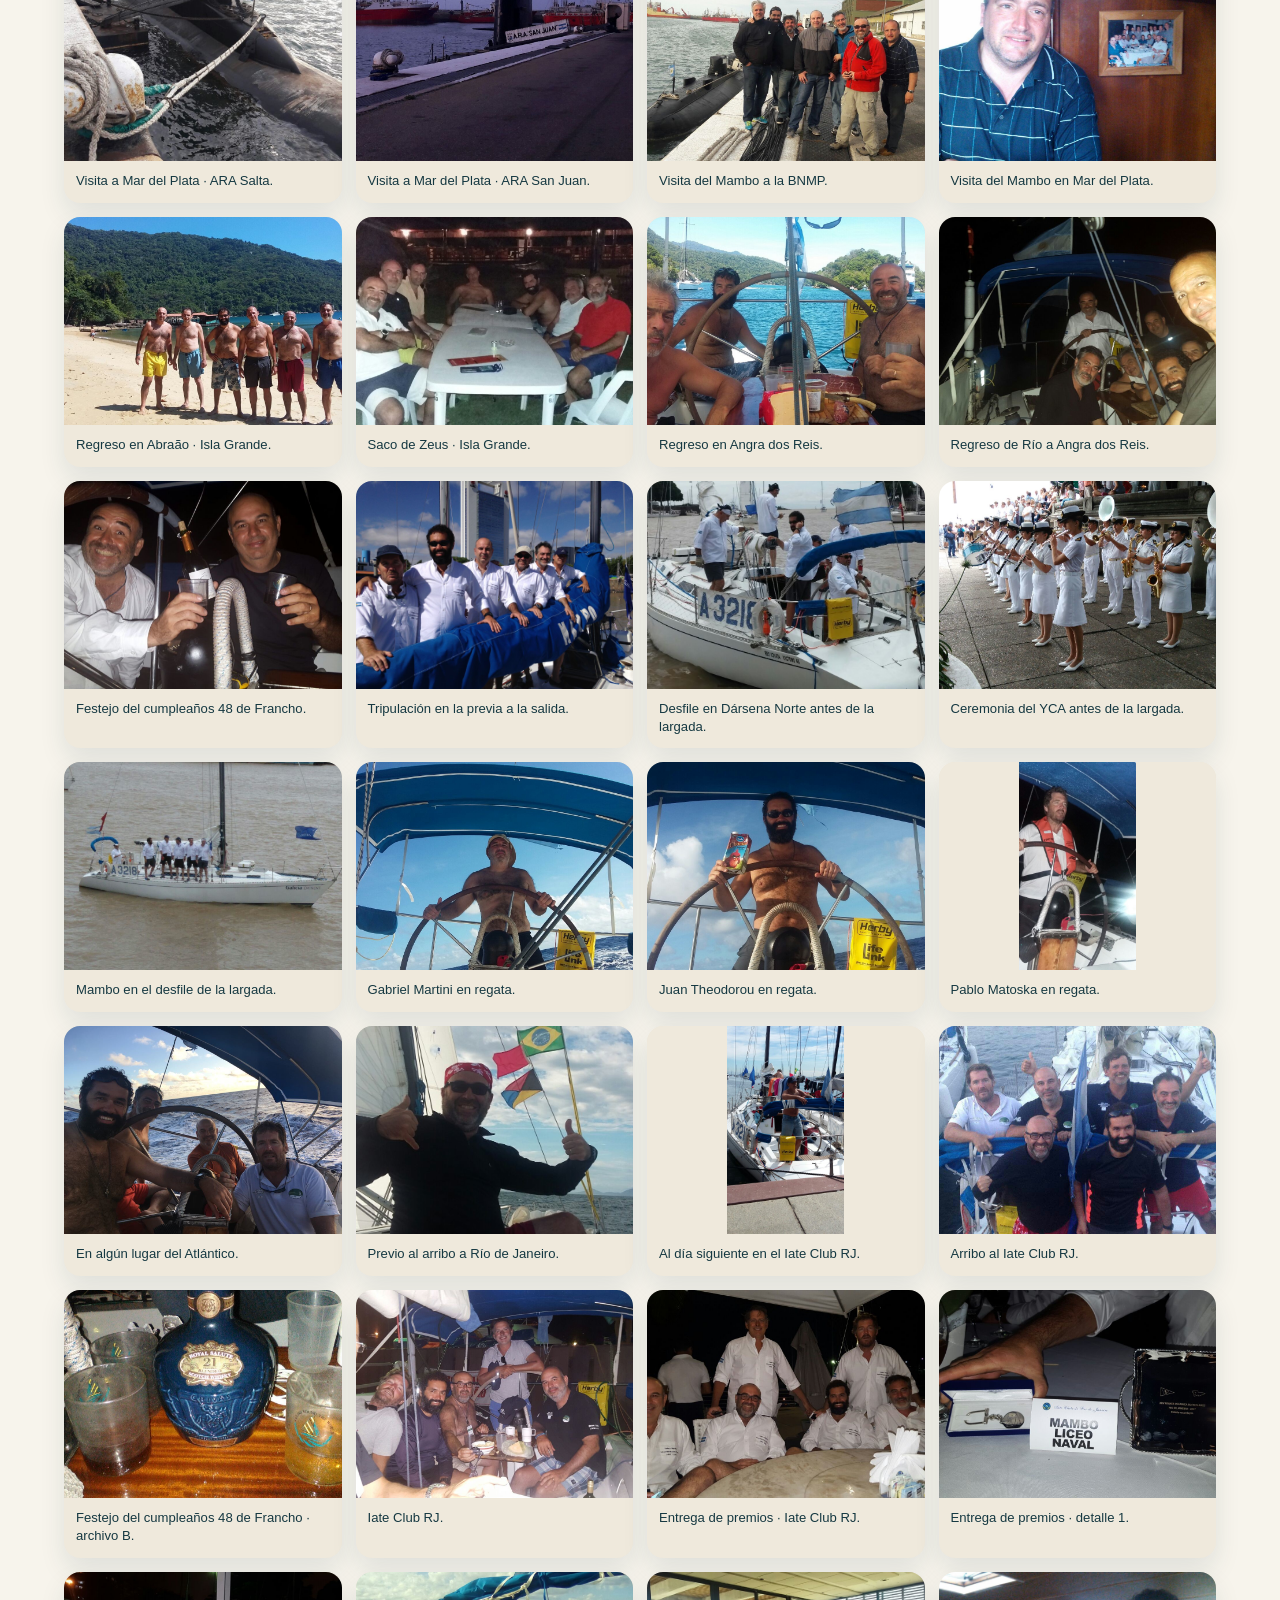
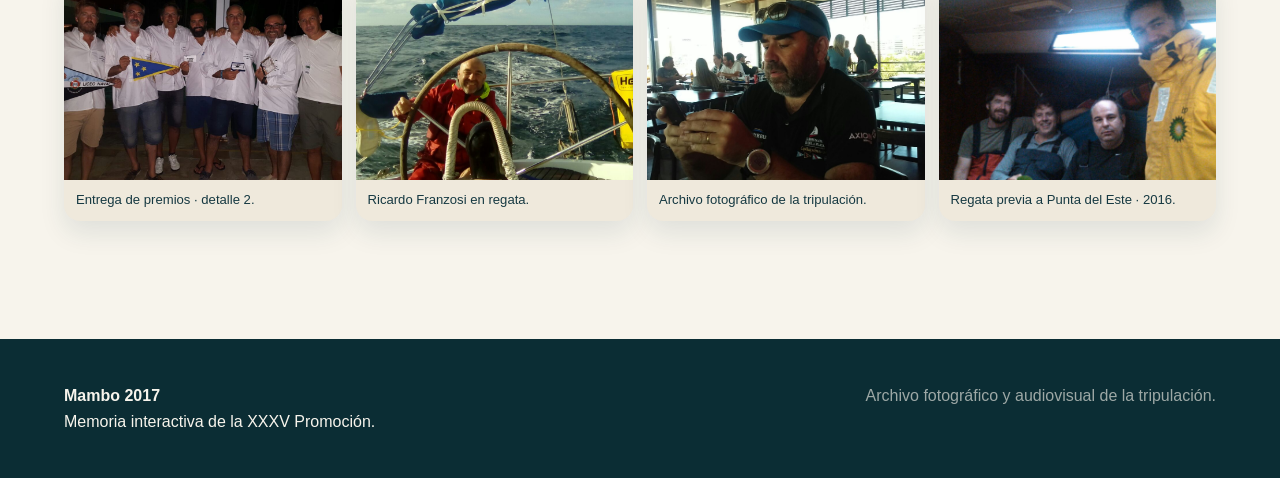
==== commit 8d691039: "Add Punta del Este repair photo to gallery" ====
--- a/fotos.html
+++ b/fotos.html
@@ -27,7 +27,7 @@
   <a class="skip-link" href="#contenido">Saltar al contenido</a>
   <header class="site-header">
     <a class="brand" href="index.html" aria-label="Volver a Mambo 2017"><span class="brand-mark">M</span><span>Mambo 2017</span></a>
-    <nav aria-label="Navegación principal"><a href="index.html#ruta">Ruta</a><a href="index.html#historia">Historia</a><a href="index.html#pov">POV</a></nav>
+    <nav aria-label="Navegación principal"><a href="index.html#ruta">Ruta</a><a href="index.html#historia">Historia</a><a href="index.html#pov">POV</a><a href="pov-regreso.html">POV regreso</a></nav>
   </header>
   <main id="contenido" class="media-page">
     <a class="back" href="index.html">← Volver a la bitácora</a>
@@ -43,6 +43,7 @@
     <section aria-labelledby="galeria-title">
       <div class="section-heading"><span class="eyebrow">MEMORIA VISUAL</span><h2 id="galeria-title">Más escenas del Mambo</h2></div>
       <div class="archive-gallery">
+        <figure><img src="reparando-desperfecto-motor-punta-del-este.jpeg" alt="Reparando un desperfecto del motor en Punta del Este." loading="lazy"><figcaption>Punta del Este · reparando un desperfecto del motor. Francho adelanta el trabajo con la linterna frontal antes de que llegue el mecánico.</figcaption></figure>
         <figure><img src="dupla de guardia de Regata.jpg" alt="Dupla de guardia durante la regata." loading="lazy"><figcaption>Dupla de guardia durante la regata.</figcaption></figure>
         <figure><img src="regata a Punta del este en una previa.jpg" alt="Regata a Punta del Este, previa." loading="lazy"><figcaption>Regata a Punta del Este · previa.</figcaption></figure>
         <figure><img src="la conejera del Navagante.JPG" alt="La conejera del navegante." loading="lazy"><figcaption>La conejera del navegante.</figcaption></figure>
--- a/styles.css
+++ b/styles.css
@@ -461,3 +461,16 @@
   html { scroll-behavior: auto; }
   *, *::before, *::after { animation-duration: .01ms !important; transition-duration: .01ms !important; }
 }
+/* Galería recuperada de la portada: tarjetas uniformes y adaptables. */
+.media-section { padding: clamp(84px, 10vw, 150px) clamp(22px, 5vw, 76px); }
+#archivo-portada { background: var(--paper-2); }
+#archivo-portada .archive-gallery { grid-template-columns: repeat(4, minmax(0, 1fr)); gap: 18px; }
+#archivo-portada .archive-gallery figure { min-width: 0; margin: 0; overflow: hidden; border: 1px solid var(--line); border-radius: 18px; background: var(--paper); box-shadow: 0 12px 28px rgba(21, 56, 65, .08); }
+#archivo-portada .archive-gallery img { width: 100%; aspect-ratio: 4 / 3; display: block; object-fit: cover; object-position: center; }
+#archivo-portada .archive-gallery figcaption { min-height: 54px; padding: 13px 15px 15px; color: var(--ink); background: var(--paper); font-size: 13px; line-height: 1.35; }
+@media (max-width: 980px) {
+  #archivo-portada .archive-gallery { grid-template-columns: repeat(2, minmax(0, 1fr)); }
+}
+@media (max-width: 620px) {
+  #archivo-portada .archive-gallery { grid-template-columns: 1fr; }
+}
